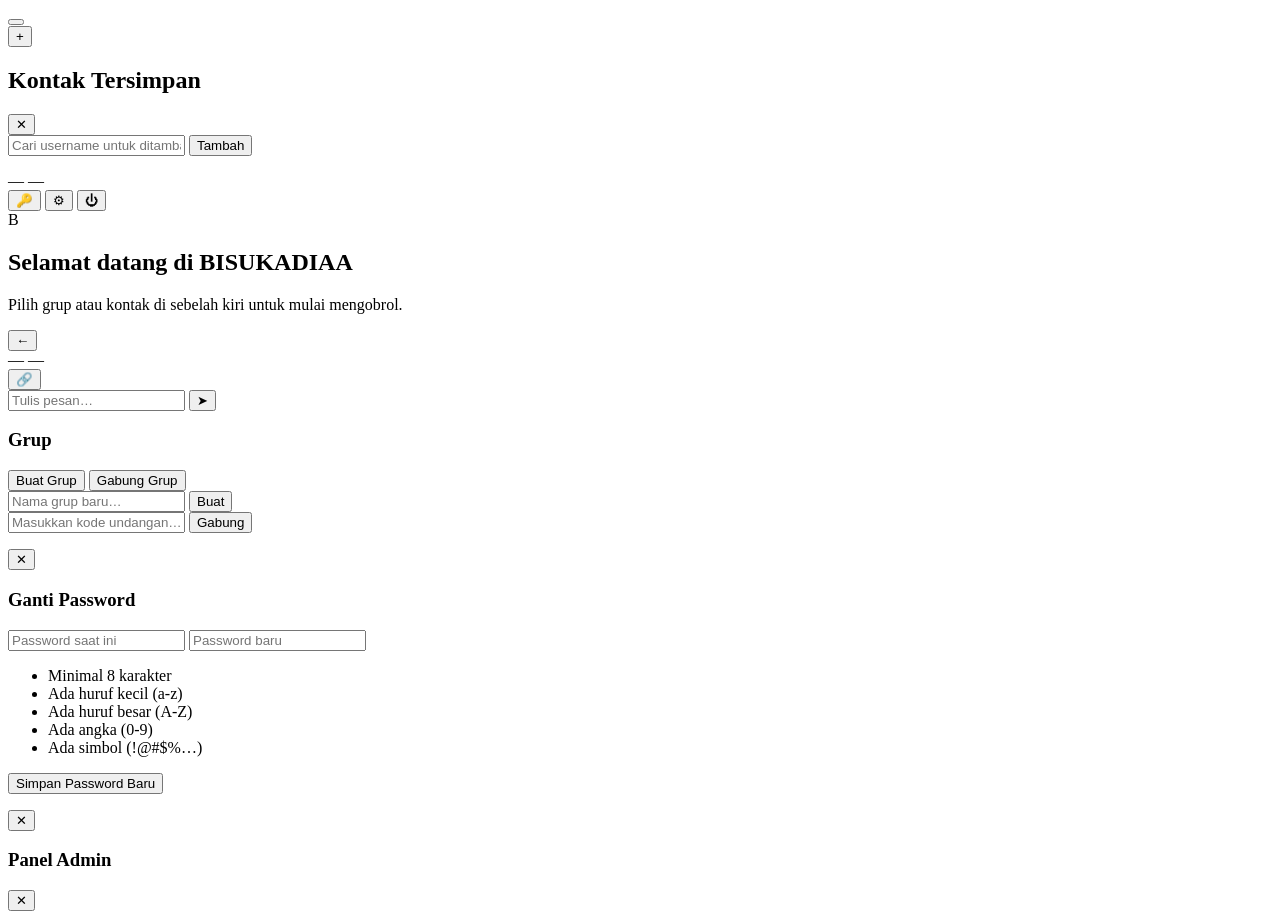
==== chat.html @ f50ade88 "Add files via upload" ====
<!DOCTYPE html>
<html lang="id">
<head>
<meta charset="UTF-8">
<meta name="viewport" content="width=device-width, initial-scale=1.0">
<title>BISUKADIAA</title>
<link rel="preconnect" href="https://fonts.googleapis.com">
<link href="https://fonts.googleapis.com/css2?family=Sora:wght@600;700;800&family=Inter:wght@400;500;600&display=swap" rel="stylesheet">
<link rel="stylesheet" href="css/style.css">
</head>
<body class="app-body">

  <!-- ===== SIDEBAR SERVER/GRUP (kiri, seperti Discord) ===== -->
  <nav class="rail">
    <button id="hamburgerBtn" class="rail-icon hamburger" title="Kontak">
      <span></span><span></span><span></span>
    </button>
    <div class="rail-groups" id="railGroups"></div>
    <button id="addGroupBtn" class="rail-icon add-group" title="Buat / Gabung Grup">+</button>
  </nav>

  <!-- ===== DRAWER KONTAK (muncul saat hamburger diklik) ===== -->
  <aside class="contacts-drawer" id="contactsDrawer">
    <div class="drawer-header">
      <h2>Kontak Tersimpan</h2>
      <button id="closeDrawerBtn" class="icon-btn">✕</button>
    </div>
    <form id="addContactForm" class="add-contact-form">
      <input type="text" id="addContactInput" placeholder="Cari username untuk ditambahkan…">
      <button type="submit">Tambah</button>
    </form>
    <p class="drawer-error" id="contactError"></p>
    <div class="contacts-list" id="contactsList"></div>
  </aside>
  <div class="drawer-backdrop" id="drawerBackdrop"></div>

  <!-- ===== PANEL DAFTAR ROOM (grup + dm) ===== -->
  <aside class="room-panel">
    <div class="room-panel-header">
      <div class="me" id="meBox">
        <div class="avatar" id="meAvatar"></div>
        <div class="me-info">
          <span class="me-name" id="meName">—</span>
          <span class="me-role" id="meRole">—</span>
        </div>
      </div>
      <button id="passwordBtn" class="icon-btn" title="Ganti Password">🔑</button>
      <button id="adminBtn" class="icon-btn hidden" title="Panel Admin">⚙</button>
      <button id="logoutBtn" class="icon-btn" title="Keluar">⏻</button>
    </div>
    <div class="room-list" id="roomList"></div>
  </aside>

  <!-- ===== AREA CHAT UTAMA ===== -->
  <main class="chat-main">
    <div class="chat-empty" id="chatEmpty">
      <div class="brand-mark big">B</div>
      <h2>Selamat datang di BISUKADIAA</h2>
      <p>Pilih grup atau kontak di sebelah kiri untuk mulai mengobrol.</p>
    </div>

    <div class="chat-active hidden" id="chatActive">
      <header class="chat-header">
        <button id="backBtn" class="icon-btn back-btn" title="Kembali">←</button>
        <div class="avatar" id="roomAvatar"></div>
        <div class="chat-header-info">
          <span class="room-title" id="roomTitle">—</span>
          <span class="room-sub" id="roomSub">—</span>
        </div>
        <button id="inviteBtn" class="icon-btn hidden" title="Salin kode undangan">🔗</button>
      </header>

      <div class="messages" id="messages"></div>

      <div class="typing-indicator hidden" id="typingIndicator"></div>

      <form class="composer" id="composerForm">
        <input type="text" id="messageInput" placeholder="Tulis pesan…" autocomplete="off">
        <button type="submit" class="send-btn" title="Kirim">➤</button>
      </form>
    </div>
  </main>

  <!-- ===== MODAL BUAT / GABUNG GRUP ===== -->
  <div class="modal hidden" id="groupModal">
    <div class="modal-box">
      <h3>Grup</h3>
      <div class="modal-tabs">
        <button class="modal-tab-btn active" data-mtab="create">Buat Grup</button>
        <button class="modal-tab-btn" data-mtab="join">Gabung Grup</button>
      </div>
      <form id="createGroupForm" class="modal-form active">
        <input type="text" id="newGroupName" placeholder="Nama grup baru…" required>
        <button type="submit" class="btn-primary">Buat</button>
      </form>
      <form id="joinGroupForm" class="modal-form">
        <input type="text" id="joinGroupCode" placeholder="Masukkan kode undangan…" required>
        <button type="submit" class="btn-primary">Gabung</button>
      </form>
      <p class="modal-error" id="groupModalError"></p>
      <button class="modal-close" id="closeGroupModal">✕</button>
    </div>
  </div>

  <!-- ===== MODAL GANTI PASSWORD ===== -->
  <div class="modal hidden" id="passwordModal">
    <div class="modal-box">
      <h3>Ganti Password</h3>
      <form id="passwordForm" class="modal-form active">
        <input type="password" id="pwCurrent" placeholder="Password saat ini" required>
        <input type="password" id="pwNew" placeholder="Password baru" required>
        <ul class="pw-checklist" id="pwChecklistModal">
          <li data-rule="len">Minimal 8 karakter</li>
          <li data-rule="lower">Ada huruf kecil (a-z)</li>
          <li data-rule="upper">Ada huruf besar (A-Z)</li>
          <li data-rule="num">Ada angka (0-9)</li>
          <li data-rule="sym">Ada simbol (!@#$%…)</li>
        </ul>
        <button type="submit" class="btn-primary">Simpan Password Baru</button>
      </form>
      <p class="modal-error" id="pwModalError"></p>
      <p class="auth-success" id="pwModalSuccess"></p>
      <button class="modal-close" id="closePasswordModal">✕</button>
    </div>
  </div>

  <!-- ===== MODAL ADMIN PANEL ===== -->
  <div class="modal hidden" id="adminModal">
    <div class="modal-box wide">
      <h3>Panel Admin</h3>
      <div class="admin-users" id="adminUsers"></div>
      <button class="modal-close" id="closeAdminModal">✕</button>
    </div>
  </div>

  <script src="/socket.io/socket.io.js"></script>
  <script src="js/chat.js"></script>
</body>
</html>
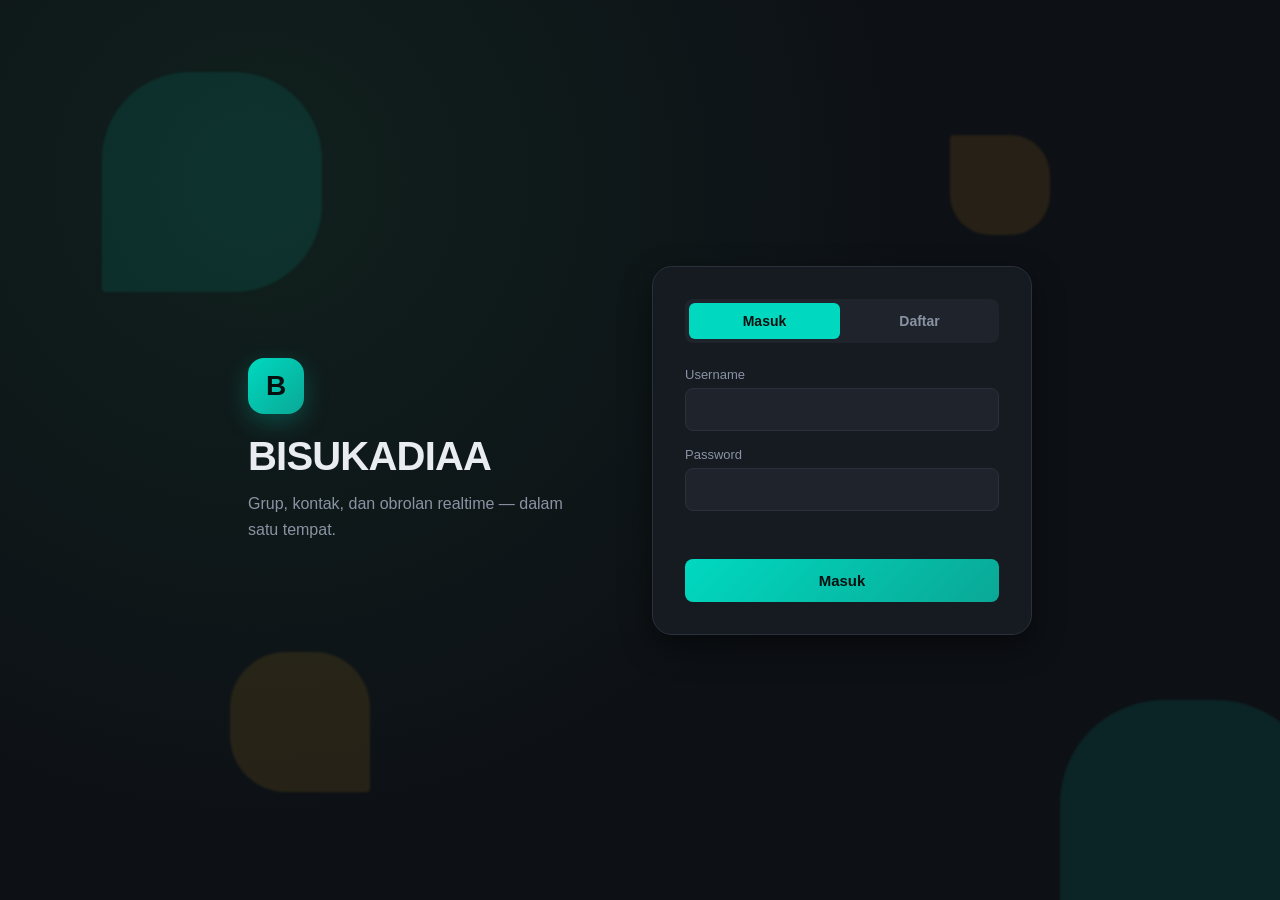
==== commit 9dd318ab: "Update chat.html" ====
--- a/chat.html
+++ b/chat.html
@@ -6,7 +6,7 @@
 <title>BISUKADIAA</title>
 <link rel="preconnect" href="https://fonts.googleapis.com">
 <link href="https://fonts.googleapis.com/css2?family=Sora:wght@600;700;800&family=Inter:wght@400;500;600&display=swap" rel="stylesheet">
-<link rel="stylesheet" href="css/style.css">
+<link rel="stylesheet" href="style.css">
 </head>
 <body class="app-body">
 
@@ -134,6 +134,6 @@
   </div>
 
   <script src="/socket.io/socket.io.js"></script>
-  <script src="js/chat.js"></script>
+  <script src="chat.js"></script>
 </body>
 </html>
--- a/style.css
+++ b/style.css
@@ -0,0 +1,424 @@
+/* ===========================================================
+   BISUKADIAA — design tokens
+   Palet: malam gelap + teal listrik + amber sebagai aksen kedua
+   Display: Sora | Body: Inter
+=========================================================== */
+:root {
+  --bg: #0d1015;
+  --surface: #161a21;
+  --surface-2: #1e232c;
+  --surface-3: #262c37;
+  --border: #2a303c;
+  --text: #e9ecf1;
+  --muted: #8a93a3;
+  --accent: #00d9c0;
+  --accent-dim: #0aa896;
+  --accent-2: #ffb020;
+  --danger: #ff5c5c;
+  --online: #57f287;
+  --radius-sm: 8px;
+  --radius-md: 14px;
+  --radius-lg: 20px;
+  --shadow: 0 12px 32px rgba(0,0,0,0.45);
+  --font-display: 'Sora', sans-serif;
+  --font-body: 'Inter', sans-serif;
+}
+
+* { box-sizing: border-box; }
+html, body { height: 100%; }
+body {
+  margin: 0;
+  font-family: var(--font-body);
+  background: var(--bg);
+  color: var(--text);
+  -webkit-font-smoothing: antialiased;
+}
+button, input { font-family: inherit; }
+button { cursor: pointer; }
+:focus-visible { outline: 2px solid var(--accent); outline-offset: 2px; }
+.hidden { display: none !important; }
+
+/* ===========================================================
+   AUTH PAGE
+=========================================================== */
+.auth-body {
+  display: flex;
+  align-items: center;
+  justify-content: center;
+  min-height: 100dvh;
+  position: relative;
+  overflow: hidden;
+  padding: 24px;
+}
+
+.auth-bg {
+  position: fixed; inset: 0;
+  background: radial-gradient(circle at 20% 20%, #10201d 0%, var(--bg) 55%);
+  overflow: hidden;
+  z-index: 0;
+}
+.bubble {
+  position: absolute;
+  border-radius: 40% 40% 40% 4px;
+  opacity: 0.10;
+  filter: blur(1px);
+  animation: float 14s ease-in-out infinite;
+}
+.b1 { width: 220px; height: 220px; background: var(--accent); top: 8%; left: 8%; animation-delay: 0s; }
+.b2 { width: 140px; height: 140px; background: var(--accent-2); bottom: 12%; left: 18%; animation-delay: 2s; border-radius: 40% 40% 4px 40%; }
+.b3 { width: 260px; height: 260px; background: var(--accent); bottom: -60px; right: -40px; animation-delay: 4s; }
+.b4 { width: 100px; height: 100px; background: var(--accent-2); top: 15%; right: 18%; animation-delay: 1s; border-radius: 4px 40% 40% 40%; }
+@keyframes float {
+  0%, 100% { transform: translateY(0) rotate(0deg); }
+  50% { transform: translateY(-22px) rotate(6deg); }
+}
+@media (prefers-reduced-motion: reduce) {
+  .bubble { animation: none; }
+}
+
+.auth-wrap {
+  position: relative; z-index: 1;
+  display: flex;
+  align-items: center;
+  gap: 64px;
+  flex-wrap: wrap;
+  justify-content: center;
+  max-width: 920px;
+  width: 100%;
+}
+
+.auth-brand { max-width: 340px; text-align: left; }
+.brand-mark {
+  width: 56px; height: 56px;
+  border-radius: 16px;
+  background: linear-gradient(135deg, var(--accent), var(--accent-dim));
+  display: flex; align-items: center; justify-content: center;
+  font-family: var(--font-display); font-weight: 800; font-size: 28px;
+  color: #06110f;
+  margin-bottom: 20px;
+  box-shadow: 0 8px 24px rgba(0,217,192,0.25);
+}
+.brand-mark.big { width: 84px; height: 84px; font-size: 40px; border-radius: 22px; margin: 0 auto 18px; }
+.auth-brand h1 {
+  font-family: var(--font-display);
+  font-size: 40px;
+  font-weight: 800;
+  letter-spacing: -0.02em;
+  margin: 0 0 12px;
+}
+.auth-brand p { color: var(--muted); font-size: 16px; line-height: 1.6; margin: 0; }
+
+.auth-card {
+  background: var(--surface);
+  border: 1px solid var(--border);
+  border-radius: var(--radius-lg);
+  padding: 32px;
+  width: 380px;
+  box-shadow: var(--shadow);
+}
+.auth-tabs { display: flex; gap: 4px; background: var(--surface-2); border-radius: var(--radius-sm); padding: 4px; margin-bottom: 24px; }
+.tab-btn {
+  flex: 1; padding: 10px; border: none; background: transparent; color: var(--muted);
+  border-radius: 6px; font-weight: 600; font-size: 14px; transition: all .15s ease;
+}
+.tab-btn.active { background: var(--accent); color: #06110f; }
+
+.auth-form { display: none; flex-direction: column; gap: 16px; }
+.auth-form.active { display: flex; }
+.auth-form label { font-size: 13px; color: var(--muted); display: flex; flex-direction: column; gap: 6px; font-weight: 500; }
+.auth-form input {
+  background: var(--surface-2);
+  border: 1px solid var(--border);
+  border-radius: var(--radius-sm);
+  padding: 12px 14px;
+  color: var(--text);
+  font-size: 15px;
+  transition: border-color .15s ease;
+}
+.auth-form input:focus { border-color: var(--accent); }
+.auth-hint { font-size: 12px; color: var(--muted); line-height: 1.5; margin: 0; }
+.auth-error { color: var(--danger); font-size: 13px; margin: 0; min-height: 16px; }
+.auth-success { color: var(--online); font-size: 13px; margin: 0; min-height: 16px; font-weight: 600; }
+
+.pw-checklist { list-style: none; padding: 0; margin: -4px 0 0; display: flex; flex-direction: column; gap: 5px; }
+.pw-checklist li { position: relative; padding-left: 20px; font-size: 12px; color: var(--muted); transition: color .15s ease; }
+.pw-checklist li::before { content: '✕'; position: absolute; left: 0; top: 0; color: var(--danger); font-size: 10px; }
+.pw-checklist li.ok { color: var(--text); }
+.pw-checklist li.ok::before { content: '✓'; color: var(--online); }
+
+.btn-primary {
+  background: linear-gradient(135deg, var(--accent), var(--accent-dim));
+  color: #06110f;
+  border: none;
+  border-radius: var(--radius-sm);
+  padding: 13px;
+  font-weight: 700;
+  font-size: 15px;
+  transition: transform .12s ease, box-shadow .12s ease;
+}
+.btn-primary:hover { transform: translateY(-1px); box-shadow: 0 6px 18px rgba(0,217,192,0.3); }
+.btn-primary:active { transform: translateY(0); }
+
+/* ===========================================================
+   CHAT APP LAYOUT
+=========================================================== */
+.app-body {
+  display: grid;
+  grid-template-columns: 76px 300px 1fr;
+  height: 100dvh;
+  overflow: hidden;
+}
+.back-btn { display: none; }
+
+/* ---- Rail kiri (grup, seperti server list Discord) ---- */
+.rail {
+  background: var(--bg);
+  border-right: 1px solid var(--border);
+  display: flex;
+  flex-direction: column;
+  align-items: center;
+  padding: 14px 0;
+  gap: 10px;
+  overflow-y: auto;
+}
+.rail-icon {
+  width: 48px; height: 48px;
+  border-radius: 16px;
+  background: var(--surface);
+  border: none;
+  color: var(--text);
+  font-weight: 700;
+  font-size: 15px;
+  display: flex; align-items: center; justify-content: center;
+  transition: border-radius .15s ease, background .15s ease;
+  flex-shrink: 0;
+}
+.rail-icon.group-icon:hover, .rail-icon.group-icon.active { border-radius: 14px; background: var(--accent); color: #06110f; }
+.rail-icon.add-group { background: var(--surface-2); color: var(--accent); font-size: 22px; }
+.rail-icon.add-group:hover { background: var(--accent); color: #06110f; }
+.hamburger { display: flex; flex-direction: column; justify-content: center; gap: 4px; background: var(--surface-2); }
+.hamburger span { width: 20px; height: 2px; background: var(--text); border-radius: 2px; }
+.hamburger:hover { background: var(--accent); }
+.hamburger:hover span { background: #06110f; }
+.rail-groups { display: flex; flex-direction: column; gap: 10px; width: 100%; align-items: center; }
+.rail-groups::-webkit-scrollbar { display: none; }
+
+/* ---- Drawer kontak (garis 3) ---- */
+.contacts-drawer {
+  position: fixed;
+  top: 0; left: -340px;
+  width: 320px; height: 100vh;
+  background: var(--surface);
+  border-right: 1px solid var(--border);
+  z-index: 40;
+  transition: left .25s ease;
+  display: flex; flex-direction: column;
+  padding: 20px;
+}
+.contacts-drawer.open { left: 76px; }
+.drawer-backdrop {
+  position: fixed; inset: 0; background: rgba(0,0,0,0.4);
+  z-index: 30; opacity: 0; pointer-events: none; transition: opacity .2s ease;
+}
+.drawer-backdrop.open { opacity: 1; pointer-events: all; }
+.drawer-header { display: flex; align-items: center; justify-content: space-between; margin-bottom: 18px; }
+.drawer-header h2 { font-family: var(--font-display); font-size: 18px; margin: 0; }
+.icon-btn { background: transparent; border: none; color: var(--muted); font-size: 16px; padding: 6px; border-radius: 8px; }
+.icon-btn:hover { background: var(--surface-2); color: var(--text); }
+.add-contact-form { display: flex; gap: 8px; margin-bottom: 8px; }
+.add-contact-form input {
+  flex: 1; background: var(--surface-2); border: 1px solid var(--border); border-radius: var(--radius-sm);
+  padding: 10px 12px; color: var(--text); font-size: 13px;
+}
+.add-contact-form button {
+  background: var(--accent); color: #06110f; border: none; border-radius: var(--radius-sm);
+  padding: 0 14px; font-weight: 700; font-size: 13px;
+}
+.drawer-error { color: var(--danger); font-size: 12px; min-height: 14px; margin: 4px 0 8px; }
+.contacts-list { overflow-y: auto; display: flex; flex-direction: column; gap: 4px; }
+.contact-item {
+  display: flex; align-items: center; gap: 10px; padding: 10px; border-radius: var(--radius-sm);
+  position: relative; transition: background .15s ease;
+}
+.contact-item:hover { background: var(--surface-2); }
+.contact-name { font-size: 14px; font-weight: 500; }
+.contact-dot {
+  width: 9px; height: 9px; border-radius: 50%; background: var(--muted);
+  position: absolute; left: 34px; top: 30px; border: 2px solid var(--surface);
+}
+.contact-dot.online { background: var(--online); }
+
+/* ---- Panel daftar room ---- */
+.room-panel {
+  background: var(--surface);
+  border-right: 1px solid var(--border);
+  display: flex; flex-direction: column;
+  overflow: hidden;
+}
+.room-panel-header {
+  display: flex; align-items: center; gap: 10px;
+  padding: 16px; border-bottom: 1px solid var(--border);
+}
+.me { display: flex; align-items: center; gap: 10px; flex: 1; min-width: 0; }
+.me-info { display: flex; flex-direction: column; min-width: 0; }
+.me-name { font-weight: 600; font-size: 14px; white-space: nowrap; overflow: hidden; text-overflow: ellipsis; }
+.me-role { font-size: 11px; color: var(--accent); font-weight: 600; }
+
+.avatar {
+  width: 40px; height: 40px; border-radius: 50%;
+  display: flex; align-items: center; justify-content: center;
+  font-weight: 700; font-size: 14px; color: #06110f; flex-shrink: 0;
+}
+.avatar.small { width: 28px; height: 28px; font-size: 11px; }
+
+.room-list { overflow-y: auto; flex: 1; padding: 8px; }
+.empty-hint { color: var(--muted); font-size: 13px; padding: 16px; text-align: center; }
+.room-item {
+  display: flex; align-items: center; gap: 12px; padding: 10px; border-radius: var(--radius-sm);
+  transition: background .15s ease; margin-bottom: 2px;
+}
+.room-item:hover { background: var(--surface-2); }
+.room-item.active { background: var(--surface-3); }
+.room-item-info { display: flex; flex-direction: column; min-width: 0; gap: 2px; }
+.room-item-name { font-size: 14px; font-weight: 600; white-space: nowrap; overflow: hidden; text-overflow: ellipsis; display: flex; align-items: center; gap: 6px; }
+.room-item-last { font-size: 12px; color: var(--muted); white-space: nowrap; overflow: hidden; text-overflow: ellipsis; }
+.tag { font-size: 9px; background: var(--accent); color: #06110f; padding: 2px 6px; border-radius: 6px; font-weight: 700; }
+
+/* ---- Area chat utama ---- */
+.chat-main { display: flex; flex-direction: column; overflow: hidden; background: var(--bg); }
+.chat-empty {
+  flex: 1; display: flex; flex-direction: column; align-items: center; justify-content: center; text-align: center; padding: 24px;
+}
+.chat-empty h2 { font-family: var(--font-display); margin: 0 0 8px; }
+.chat-empty p { color: var(--muted); margin: 0; }
+
+.chat-active { display: flex; flex-direction: column; height: 100%; }
+.chat-header {
+  display: flex; align-items: center; gap: 12px;
+  padding: 14px 20px; border-bottom: 1px solid var(--border);
+  background: var(--surface);
+}
+.chat-header-info { display: flex; flex-direction: column; flex: 1; min-width: 0; }
+.room-title { font-weight: 700; font-size: 15px; }
+.room-sub { font-size: 12px; color: var(--muted); }
+
+.messages { flex: 1; overflow-y: auto; padding: 20px; display: flex; flex-direction: column; gap: 12px; }
+.msg { display: flex; gap: 10px; max-width: 70%; align-items: flex-end; }
+.msg.mine { align-self: flex-end; flex-direction: row-reverse; }
+.msg-bubble {
+  background: var(--surface-2);
+  border-radius: var(--radius-md);
+  padding: 10px 14px;
+  display: flex; flex-direction: column; gap: 3px;
+  position: relative;
+}
+.msg.mine .msg-bubble { background: linear-gradient(135deg, var(--accent-dim), var(--accent)); color: #06110f; }
+.msg-sender { font-size: 11px; font-weight: 700; color: var(--accent); }
+.msg.mine .msg-sender { color: #06110f; }
+.msg-text { font-size: 14px; line-height: 1.5; word-break: break-word; }
+.msg-time { font-size: 10px; color: var(--muted); align-self: flex-end; }
+.msg.mine .msg-time { color: rgba(6,17,15,0.6); }
+
+.typing-indicator { padding: 0 20px 6px; font-size: 12px; color: var(--muted); font-style: italic; }
+
+.composer { display: flex; gap: 10px; padding: 16px 20px; border-top: 1px solid var(--border); background: var(--surface); }
+.composer input {
+  flex: 1; background: var(--surface-2); border: 1px solid var(--border); border-radius: 999px;
+  padding: 12px 18px; color: var(--text); font-size: 14px;
+}
+.composer input:focus { border-color: var(--accent); }
+.send-btn {
+  width: 44px; height: 44px; border-radius: 50%; border: none;
+  background: var(--accent); color: #06110f; font-size: 16px; flex-shrink: 0;
+}
+.send-btn:hover { background: var(--accent-2); }
+
+/* ---- Modal ---- */
+.modal {
+  position: fixed; inset: 0; background: rgba(0,0,0,0.55);
+  display: flex; align-items: center; justify-content: center; z-index: 50;
+}
+.modal-box {
+  background: var(--surface); border: 1px solid var(--border); border-radius: var(--radius-lg);
+  padding: 28px; width: 360px; position: relative; box-shadow: var(--shadow);
+}
+.modal-box.wide { width: 480px; max-height: 70vh; overflow-y: auto; }
+.modal-box h3 { font-family: var(--font-display); margin: 0 0 18px; }
+.modal-close { position: absolute; top: 18px; right: 18px; background: transparent; border: none; color: var(--muted); font-size: 16px; }
+.modal-close:hover { color: var(--text); }
+.modal-tabs { display: flex; gap: 4px; background: var(--surface-2); border-radius: var(--radius-sm); padding: 4px; margin-bottom: 18px; }
+.modal-tab-btn { flex: 1; padding: 8px; border: none; background: transparent; color: var(--muted); border-radius: 6px; font-weight: 600; font-size: 13px; }
+.modal-tab-btn.active { background: var(--accent); color: #06110f; }
+.modal-form { display: none; flex-direction: column; gap: 12px; }
+.modal-form.active { display: flex; }
+.modal-form input {
+  background: var(--surface-2); border: 1px solid var(--border); border-radius: var(--radius-sm);
+  padding: 12px 14px; color: var(--text); font-size: 14px;
+}
+.modal-error { color: var(--danger); font-size: 13px; margin: 10px 0 0; }
+
+.admin-users { display: flex; flex-direction: column; gap: 8px; }
+.admin-row { display: flex; align-items: center; gap: 10px; padding: 8px; border-radius: var(--radius-sm); background: var(--surface-2); }
+.admin-name { flex: 1; font-size: 13px; font-weight: 600; }
+.role-select {
+  background: var(--surface-3); border: 1px solid var(--border); color: var(--text);
+  border-radius: 6px; padding: 5px 8px; font-size: 12px;
+}
+.danger-btn { background: transparent; border: 1px solid var(--danger); color: var(--danger); border-radius: 6px; padding: 5px 10px; font-size: 12px; }
+.danger-btn:hover { background: var(--danger); color: #fff; }
+
+/* ===========================================================
+   RESPONSIVE (HP) — satu layar penuh, bergantian antara
+   "daftar chat" dan "obrolan aktif". Rail grup dilipat jadi
+   strip horizontal di atas daftar chat, bukan kolom terpisah,
+   supaya tidak ada elemen yang saling tindih.
+=========================================================== */
+@media (max-width: 760px) {
+  .app-body {
+    display: flex;
+    flex-direction: column;
+    height: 100dvh;
+  }
+
+  /* Rail grup jadi strip horizontal di paling atas */
+  .rail {
+    flex-direction: row;
+    align-items: center;
+    width: 100%;
+    height: 60px;
+    padding: 0 10px;
+    border-right: none;
+    border-bottom: 1px solid var(--border);
+    overflow-x: auto;
+    flex-shrink: 0;
+  }
+  .rail-groups {
+    flex-direction: row;
+    overflow-x: auto;
+    flex: 1;
+    padding: 0 4px;
+  }
+  .rail-groups::-webkit-scrollbar { height: 0; }
+  .rail-icon { flex-shrink: 0; }
+
+  /* Panel daftar chat & area chat gantian tampil, tidak pernah tumpuk */
+  .room-panel, .chat-main { width: 100%; flex: 1; min-height: 0; }
+  .room-panel { border-right: none; display: flex; }
+  .chat-main { display: none; }
+  body.mobile-chat-open .room-panel { display: none; }
+  body.mobile-chat-open .chat-main { display: flex; }
+
+  .back-btn { display: inline-flex; }
+  .msg { max-width: 88%; }
+
+  /* Drawer kontak: lebar mengikuti layar, tidak lagi asumsi rail 76px */
+  .contacts-drawer { left: -100%; width: 86vw; max-width: 320px; }
+  .contacts-drawer.open { left: 0; }
+}
+
+@media (max-width: 560px) {
+  .auth-card { width: 100%; }
+  .auth-brand { text-align: center; }
+  .auth-brand .brand-mark { margin: 0 auto 20px; }
+  .modal-box, .modal-box.wide { width: 92vw; padding: 22px; }
+}
